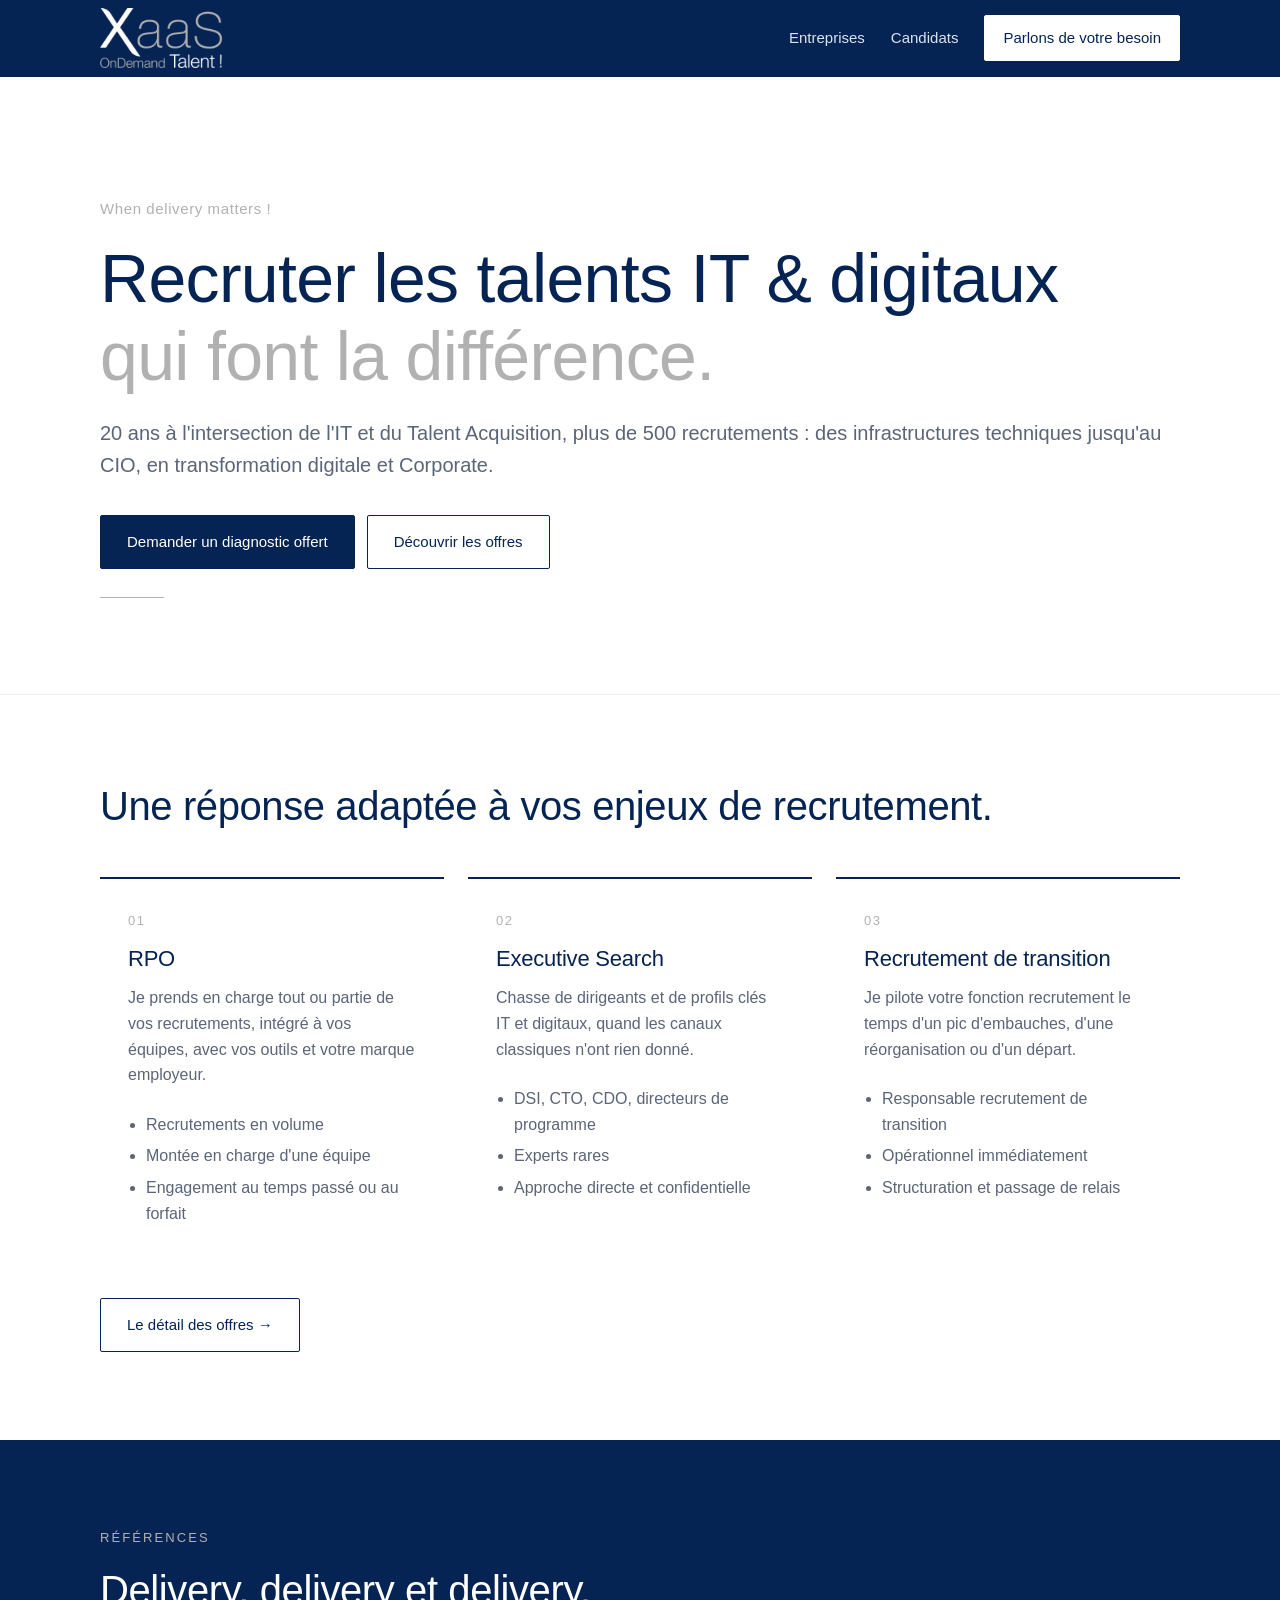
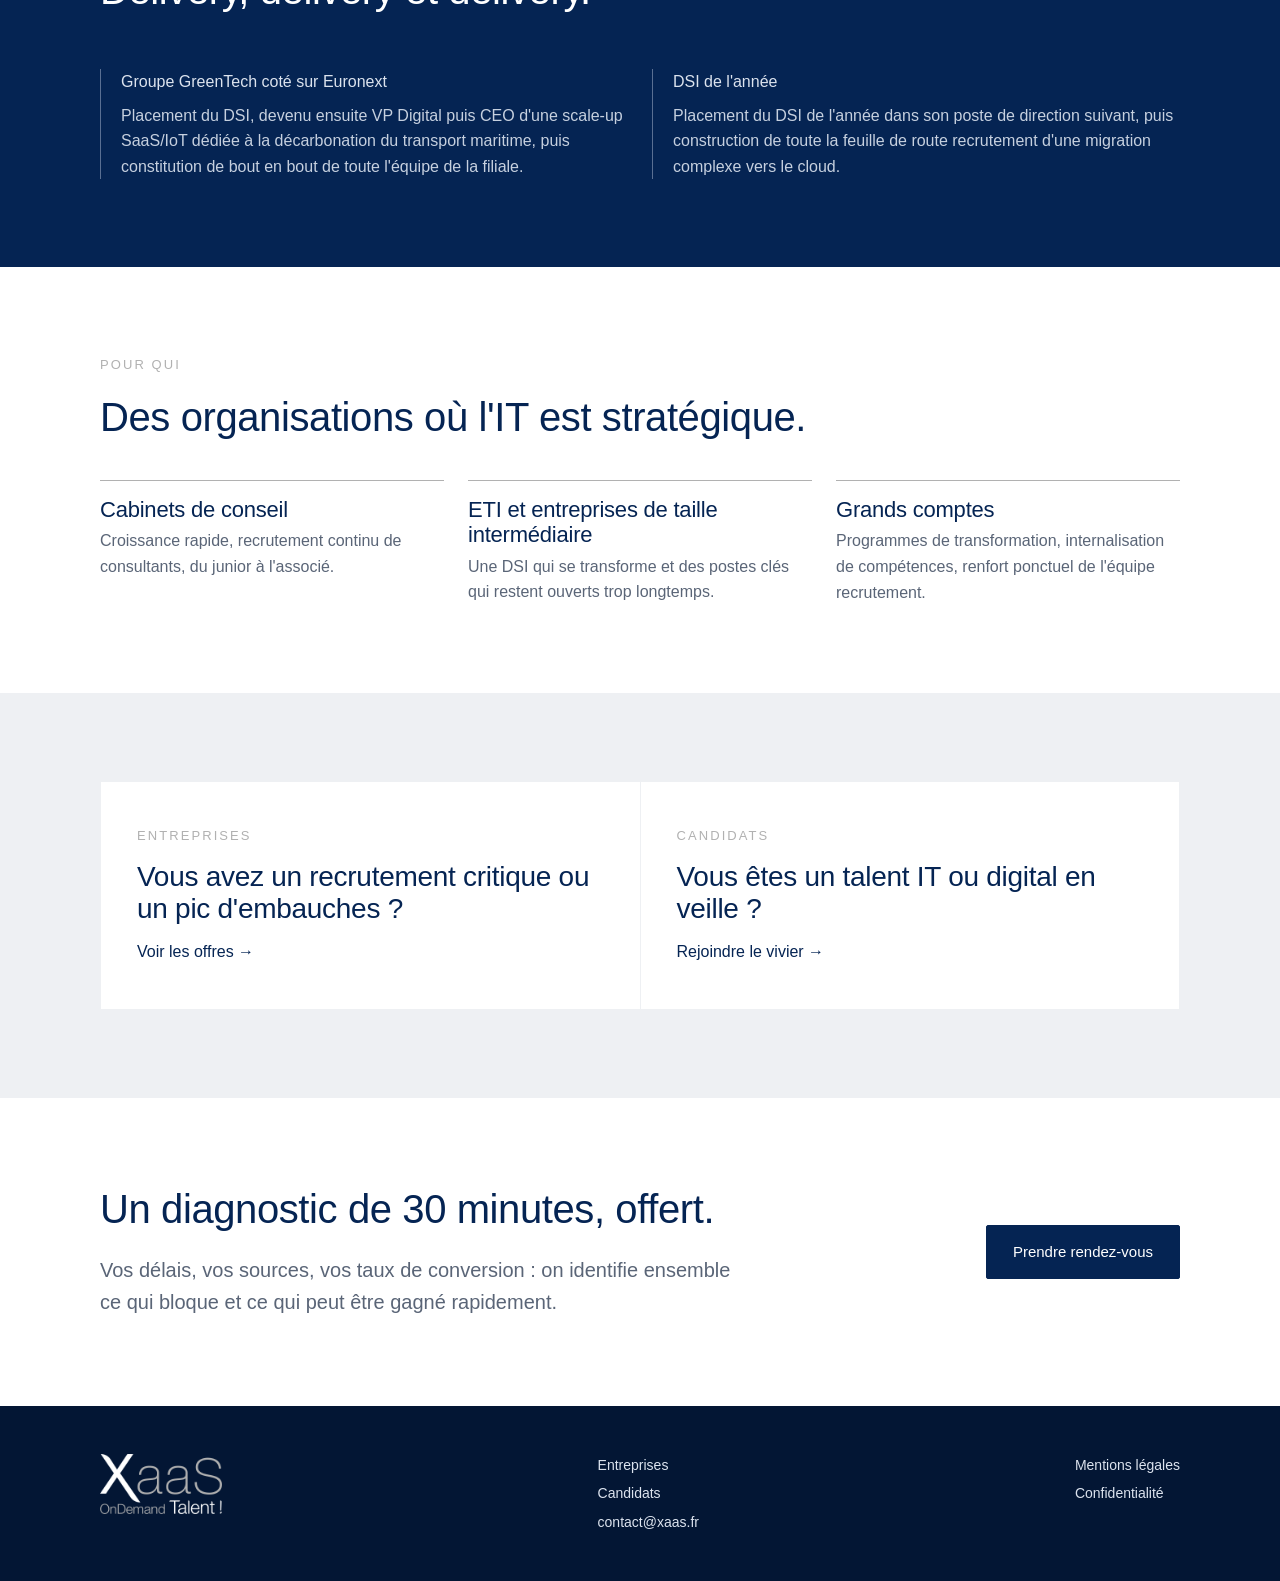
==== apercu/index.html @ b6fbb6d0 "Candidats : barre bleue sur peut-être Co-Authored-By: Claude Opus 5.5 <noreply@anthropic.com> Claude" ====
<!doctype html>
<html lang="fr">
<head>
<meta charset="utf-8">
<meta name="viewport" content="width=device-width,initial-scale=1">
<meta name="robots" content="noindex, nofollow">
<title>XaaS — RPO, Executive Search et recrutement de transition IT &amp; Digital</title>
<meta name="description" content="XaaS recrute les talents IT et digitaux qui font la différence : RPO, Executive Search et recrutement de transition. Plus de 500 recrutements. When delivery matters !">
<link rel="icon" href="favicon.svg" type="image/svg+xml">
<link rel="icon" href="favicon.ico" sizes="any">
<link rel="apple-touch-icon" href="apple-touch-icon.png">
<link rel="stylesheet" href="css/style.css?v=9">
</head>
<body>

<header class="top">
  <div class="wrap">
    <a class="logo" href="index.html" aria-label="XaaS — accueil"><img class="logo-blanc" src="img/logo-xaas.png" alt="XaaS OnDemand Talent !" width="122" height="60"><img class="logo-couleur" src="img/logo-xaas-couleur.png" alt="" width="122" height="60"></a>
    <nav class="nav" aria-label="Navigation principale">
      <a href="entreprises.html">Entreprises</a>
      <a href="candidats.html">Candidats</a>
      <a class="btn" href="mailto:contact@xaas.fr?subject=Diagnostic%20recrutement">Parlons de votre besoin</a>
    </nav>
  </div>
</header>

<main>

  <section class="hero">
    <div class="wrap">
      <p class="eyebrow tagline">When delivery matters !</p>
      <h1>Recruter les talents IT &amp; digitaux<br><span>qui font la différence.</span></h1>
      <p class="lead lead-large">20 ans à l'intersection de l'IT et du Talent Acquisition, plus de 500 recrutements : des infrastructures techniques jusqu'au CIO, en transformation digitale et Corporate.</p>
      <div class="actions">
        <a class="btn" href="mailto:contact@xaas.fr?subject=Diagnostic%20recrutement">Demander un diagnostic offert</a>
        <a class="btn ghost" href="entreprises.html">Découvrir les offres</a>
      </div>
      <div class="rule"></div>
    </div>
  </section>

  <section class="section">
    <div class="wrap">
      <h2>Une réponse adaptée à vos enjeux de recrutement.</h2>
      <div class="grid3">
        <article class="card">
          <span class="num">01</span>
          <h3>RPO</h3>
          <p>Je prends en charge tout ou partie de vos recrutements, intégré à vos équipes, avec vos outils et votre marque employeur.</p>
          <ul><li>Recrutements en volume</li><li>Montée en charge d'une équipe</li><li>Engagement au temps passé ou au forfait</li></ul>
        </article>
        <article class="card">
          <span class="num">02</span>
          <h3>Executive Search</h3>
          <p>Chasse de dirigeants et de profils clés IT et digitaux, quand les canaux classiques n'ont rien donné.</p>
          <ul><li>DSI, CTO, CDO, directeurs de programme</li><li>Experts rares</li><li>Approche directe et confidentielle</li></ul>
        </article>
        <article class="card">
          <span class="num">03</span>
          <h3>Recrutement de transition</h3>
          <p>Je pilote votre fonction recrutement le temps d'un pic d'embauches, d'une réorganisation ou d'un départ.</p>
          <ul><li>Responsable recrutement de transition</li><li>Opérationnel immédiatement</li><li>Structuration et passage de relais</li></ul>
        </article>
      </div>
      <div class="actions"><a class="btn ghost" href="entreprises.html">Le détail des offres →</a></div>
    </div>
  </section>

  <section class="section dark">
    <div class="wrap">
      <p class="eyebrow">Références</p>
      <h2>Delivery, delivery et delivery.</h2>
      <div class="refs">
        <div class="ref">
          <p><strong>Groupe GreenTech coté sur Euronext</strong></p>
          <p>Placement du DSI, devenu ensuite VP Digital puis CEO d'une scale-up SaaS/IoT dédiée à la décarbonation du transport maritime, puis constitution de bout en bout de toute l'équipe de la filiale.</p>
        </div>
        <div class="ref">
          <p><strong>DSI de l'année</strong></p>
          <p>Placement du DSI de l'année dans son poste de direction suivant, puis construction de toute la feuille de route recrutement d'une migration complexe vers le cloud.</p>
        </div>
      </div>
    </div>
  </section>

  <section class="section">
    <div class="wrap">
      <p class="eyebrow">Pour qui</p>
      <h2>Des organisations où l'IT est stratégique.</h2>
      <div class="who">
        <div><h3>Cabinets de conseil</h3><p>Croissance rapide, recrutement continu de consultants, du junior à l'associé.</p></div>
        <div><h3>ETI et entreprises de taille intermédiaire</h3><p>Une DSI qui se transforme et des postes clés qui restent ouverts trop longtemps.</p></div>
        <div><h3>Grands comptes</h3><p>Programmes de transformation, internalisation de compétences, renfort ponctuel de l'équipe recrutement.</p></div>
      </div>
    </div>
  </section>

  <section class="section alt">
    <div class="wrap">
      <div class="doors">
        <a class="door" href="entreprises.html">
          <span class="k">Entreprises</span>
          <h3>Vous avez un recrutement critique ou un pic d'embauches ?</h3>
          <span class="go">Voir les offres →</span>
        </a>
        <a class="door" href="candidats.html">
          <span class="k">Candidats</span>
          <h3>Vous êtes un talent IT ou digital en veille ?</h3>
          <span class="go">Rejoindre le vivier →</span>
        </a>
      </div>
    </div>
  </section>

  <section class="section">
    <div class="wrap cta">
      <div>
        <h2>Un diagnostic de 30 minutes, offert.</h2>
        <p class="lead">Vos délais, vos sources, vos taux de conversion : on identifie ensemble ce qui bloque et ce qui peut être gagné rapidement.</p>
      </div>
      <a class="btn" href="mailto:contact@xaas.fr?subject=Diagnostic%20recrutement">Prendre rendez-vous</a>
    </div>
  </section>

</main>

<footer class="foot">
  <div class="wrap">
    <div><a class="logo" href="index.html"><img src="img/logo-xaas.png" alt="XaaS OnDemand Talent !" width="122" height="60"></a></div>
    <ul>
      <li><a href="entreprises.html">Entreprises</a></li>
      <li><a href="candidats.html">Candidats</a></li>
      <li><a href="mailto:contact@xaas.fr">contact@xaas.fr</a></li>
    </ul>
    <ul>
      <li><a href="mentions-legales.html">Mentions légales</a></li>
      <li><a href="mentions-legales.html#confidentialite">Confidentialité</a></li>
    </ul>
  </div>
</footer>

<script>
(function(){var h=document.querySelector('.top');function f(){h.classList.toggle('scrolled',window.scrollY>40)}window.addEventListener('scroll',f,{passive:true});f()})();
</script>
</body>
</html>
---- apercu/css/style.css ----
/* XaaS — feuille de style unique */
:root{
  --navy:#052453;
  --navy-2:#0B3474;
  --gray:#B1B1B1;
  --gray-l:#EEF0F3;
  --ink:#1B2433;
  --muted:#5A6577;
  --white:#FFFFFF;
  --font:"Helvetica Neue",Helvetica,Arial,system-ui,sans-serif;
  --max:1120px;
}
*{box-sizing:border-box}
html{scroll-behavior:smooth}
body{margin:0;font-family:var(--font);font-weight:300;color:var(--ink);background:var(--white);line-height:1.6;-webkit-font-smoothing:antialiased}
img{max-width:100%;display:block}
a{color:var(--navy)}
h1,h2,h3{font-weight:300;color:var(--navy);line-height:1.15;letter-spacing:-.01em;margin:0}
h1{font-size:clamp(38px,6vw,68px)}
h2{font-size:clamp(28px,3.6vw,40px)}
h3{font-size:22px;font-weight:400}
p{margin:0}
strong{font-weight:500}
.wrap{max-width:var(--max);margin:0 auto;padding:0 20px}
.section{padding:88px 0}
.section.alt{background:var(--gray-l)}
.section.dark{background:var(--navy);color:#DCE3EE}
.section.dark h2,.section.dark h3{color:var(--white)}
.eyebrow{font-size:13px;letter-spacing:.16em;text-transform:uppercase;color:var(--gray);font-weight:400;margin-bottom:18px}
.lead{font-size:20px;color:var(--muted);max-width:640px;margin-top:22px}
.dark .lead{color:#C6D0DF}

/* En-tête */
.top{position:sticky;top:0;z-index:10;background:var(--navy);border-bottom:1px solid transparent;transition:background .3s,border-color .3s}
.top .wrap{display:flex;align-items:center;justify-content:space-between;gap:16px;min-height:76px;flex-wrap:wrap}
.logo{text-decoration:none;display:inline-flex;flex-direction:column;line-height:1}
.logo b{font-weight:300;font-size:32px;color:var(--navy);letter-spacing:-.02em}
.logo i{font-style:normal;font-size:12px;letter-spacing:.06em;color:var(--gray);margin-top:4px}
.nav{display:flex;align-items:center;flex-wrap:wrap;gap:4px 26px;font-size:15px}
.nav a{text-decoration:none;color:var(--ink);padding:10px 0}
.nav a[aria-current="page"]{color:var(--navy);border-bottom:1px solid var(--navy)}

/* Boutons */
.btn{display:inline-block;text-decoration:none;font-size:15px;font-weight:400;padding:14px 26px;border:1px solid var(--navy);background:var(--navy);color:var(--white);border-radius:2px;transition:background .2s}
.btn:hover{background:var(--navy-2);color:var(--white)}
.btn.ghost{background:transparent;color:var(--navy)}
.btn.ghost:hover{background:var(--navy);color:var(--white)}
.dark .btn{background:var(--white);color:var(--navy);border-color:var(--white)}
.dark .btn.ghost{background:transparent;color:var(--white)}
.nav .btn{padding:10px 18px;color:var(--white)}
.actions{display:flex;flex-wrap:wrap;gap:12px;margin-top:34px}

/* Héros */
.hero{padding:120px 0 96px;border-bottom:1px solid var(--gray-l)}
.hero h1 span{color:var(--gray)}
.rule{width:64px;height:1px;background:var(--gray);margin:28px 0 0}

/* Portes */
.doors{display:grid;grid-template-columns:repeat(auto-fit,minmax(280px,1fr));gap:1px;background:var(--gray-l);border:1px solid var(--gray-l)}
.door{background:var(--white);padding:44px 36px;text-decoration:none;color:var(--ink);display:flex;flex-direction:column;gap:14px;transition:background .2s}
.door:hover{background:#F7F8FA}
.door .k{font-size:13px;letter-spacing:.16em;text-transform:uppercase;color:var(--gray)}
.door h3{font-size:28px;font-weight:300}
.door .go{margin-top:auto;color:var(--navy);font-weight:400}

/* Cartes offres */
.grid3{display:grid;grid-template-columns:repeat(auto-fit,minmax(280px,1fr));gap:24px;margin-top:48px}
.card{background:var(--white);border-top:2px solid var(--navy);padding:32px 28px;display:flex;flex-direction:column;gap:14px}
.card .num{font-size:13px;color:var(--gray);letter-spacing:.12em}
.card p{color:var(--muted)}
.card ul{margin:4px 0 0;padding-left:18px;color:var(--muted)}
.card li{margin:6px 0}

/* Offres détaillées */
.offer{display:grid;grid-template-columns:1fr 1.4fr;gap:48px;padding:64px 0;border-top:1px solid var(--gray-l)}
.offer:first-of-type{border-top:0}
.offer .tag{font-size:13px;letter-spacing:.16em;text-transform:uppercase;color:var(--gray);margin-bottom:12px}
.offer h4{font-size:14px;font-weight:500;letter-spacing:.08em;text-transform:uppercase;color:var(--navy);margin:0 0 8px}
.offer ul{margin:0 0 24px;padding-left:18px;color:var(--muted)}
.offer li{margin:6px 0}

/* Étapes */
.steps{display:grid;grid-template-columns:repeat(auto-fit,minmax(220px,1fr));gap:32px;margin-top:48px;counter-reset:s}
.step{border-left:1px solid var(--gray);padding-left:20px}
.step::before{counter-increment:s;content:"0" counter(s);display:block;font-size:13px;color:var(--gray);letter-spacing:.12em;margin-bottom:10px}
.step h3{font-size:20px;margin-bottom:8px}
.step p{color:var(--muted)}
.dark .step p{color:#C6D0DF}

/* Postes */
.jobs{margin-top:40px;border-top:1px solid var(--gray)}
.job{display:flex;flex-wrap:wrap;justify-content:space-between;align-items:center;gap:12px 24px;padding:24px 0;border-bottom:1px solid var(--gray)}
.job h3{font-size:20px}
.job p{color:var(--muted);font-size:15px;margin-top:4px}
.empty{padding:28px 0;color:var(--muted)}

/* Bandeau bleu */
.logo img{display:block;height:60px;width:auto}
.top .nav a{color:#DCE3EE}
.top .nav a:hover{color:var(--white)}
.top .nav a[aria-current="page"]{color:var(--white);border-bottom-color:var(--white)}
.top .nav .btn{background:var(--white);color:var(--navy);border-color:var(--white)}
.top .nav .btn:hover{background:#DCE3EE;color:var(--navy)}

.top .logo-couleur{display:none}
.top.scrolled{background:rgba(255,255,255,.97);border-bottom-color:var(--gray-l)}
.top.scrolled .logo-blanc{display:none}
.top.scrolled .logo-couleur{display:block}
.top.scrolled .nav a{color:var(--ink)}
.top.scrolled .nav a:hover{color:var(--navy)}
.top.scrolled .nav a[aria-current="page"]{color:var(--navy);border-bottom-color:var(--navy)}
.top.scrolled .nav .btn{background:var(--navy);color:var(--white);border-color:var(--navy)}
.top.scrolled .nav .btn:hover{background:var(--navy-2);color:var(--white)}

.eyebrow.tagline{text-transform:none;letter-spacing:.04em;font-size:15px}

h1 s{text-decoration-thickness:.04em;text-decoration-color:var(--navy);color:var(--gray)}

/* Méthode */
.formule{font-size:clamp(28px,4vw,44px);margin-bottom:24px}
.formule b{font-weight:300;font-size:1.5em;line-height:.8}
.formule sup{font-size:.5em}
.methode{display:grid;grid-template-columns:repeat(5,1fr);gap:8px;margin-top:48px;--c-ciblage:#B1B1B1;--c-sourcing:#5C7499;--c-recrutement:var(--navy)}
.m-phase{color:var(--white);text-align:center;font-weight:500;letter-spacing:.06em;padding:12px;font-size:15px}
.m-phase.ciblage{background:var(--c-ciblage);color:var(--navy)}
.m-phase.sourcing{background:var(--c-sourcing);grid-column:span 2}
.m-phase.recrutement{background:var(--c-recrutement);grid-column:span 2}
.m-col{display:flex;flex-direction:column}
.m-col .m-tag{display:none}
.m-col h3{font-size:19px;text-align:center;padding:16px 0 12px}
.m-col.sourcing h3{color:var(--c-sourcing)}
.m-col ul{list-style:none;margin:0;padding:18px 12px;background:var(--gray-l);text-align:center;flex:1;display:flex;flex-direction:column;gap:10px;font-size:15px;color:var(--ink)}
.m-col p{text-align:center;margin:0;padding-top:12px;font-size:15px}
.m-col p span{display:block;font-size:11px;letter-spacing:.14em;text-transform:uppercase;color:var(--gray);margin-bottom:2px}
.m-liv{color:var(--navy);font-weight:500}
.m-plan{color:var(--muted)}
@media (max-width:860px){
  .methode{grid-template-columns:1fr;gap:28px}
  .m-phase{display:none}
  .m-col .m-tag{display:inline-block;align-self:flex-start;font-size:11px;letter-spacing:.14em;text-transform:uppercase;color:var(--white);background:var(--c-recrutement);padding:3px 8px;text-align:left}
  .m-col.ciblage .m-tag{background:var(--c-ciblage);color:var(--navy)}
  .m-col.sourcing .m-tag{background:var(--c-sourcing)}
  .m-col h3,.m-col p,.m-col ul{text-align:left}
  .m-col h3{padding:8px 0}
}

.lead.lead-large{max-width:none}

.formule .x-logo{display:inline-block;height:1.5em;width:auto;vertical-align:-.35em;margin-right:.1em}

/* Pied */
.foot{background:#031634;color:#9FADC2;font-size:14px;padding:48px 0}
.foot .wrap{display:flex;flex-wrap:wrap;justify-content:space-between;gap:24px}
.foot a{color:#DCE3EE;text-decoration:none}
.foot a:hover{text-decoration:underline}
.foot .logo b{color:var(--white);font-size:26px}
.foot ul{list-style:none;margin:0;padding:0;display:flex;flex-direction:column;gap:6px}

/* Texte légal */
.legal h2{font-size:24px;margin:40px 0 12px}
.legal p,.legal li{color:var(--muted);max-width:760px}
.legal p+p{margin-top:10px}

@media (max-width:760px){
  .section{padding:64px 0}
  .hero{padding:72px 0 64px}
  .offer{grid-template-columns:1fr;gap:20px;padding:48px 0}
  .nav{gap:2px 18px;font-size:14px}
  .nav .btn{display:none}
}

/* Ajouts v2 */
.badge{display:inline-block;font-size:11px;letter-spacing:.14em;text-transform:uppercase;background:var(--navy);color:var(--white);padding:3px 8px;border-radius:2px;vertical-align:middle;margin-left:8px}
.stats{display:grid;grid-template-columns:repeat(auto-fit,minmax(200px,1fr));gap:32px;margin-top:48px}
.stat b{display:block;font-size:48px;font-weight:300;color:var(--white);line-height:1}
.stat span{display:block;margin-top:10px;color:#C6D0DF}
.refs{display:grid;grid-template-columns:repeat(auto-fit,minmax(300px,1fr));gap:24px;margin-top:56px}
.ref{border-left:1px solid #5A6F92;padding-left:20px;color:#DCE3EE}
.ref p+p{margin-top:8px;color:#C6D0DF}
.who{display:grid;grid-template-columns:repeat(auto-fit,minmax(240px,1fr));gap:24px;margin-top:40px}
.who div{border-top:1px solid var(--gray);padding-top:16px}
.who p{color:var(--muted);margin-top:6px}
.cta{display:flex;flex-wrap:wrap;align-items:center;justify-content:space-between;gap:24px}
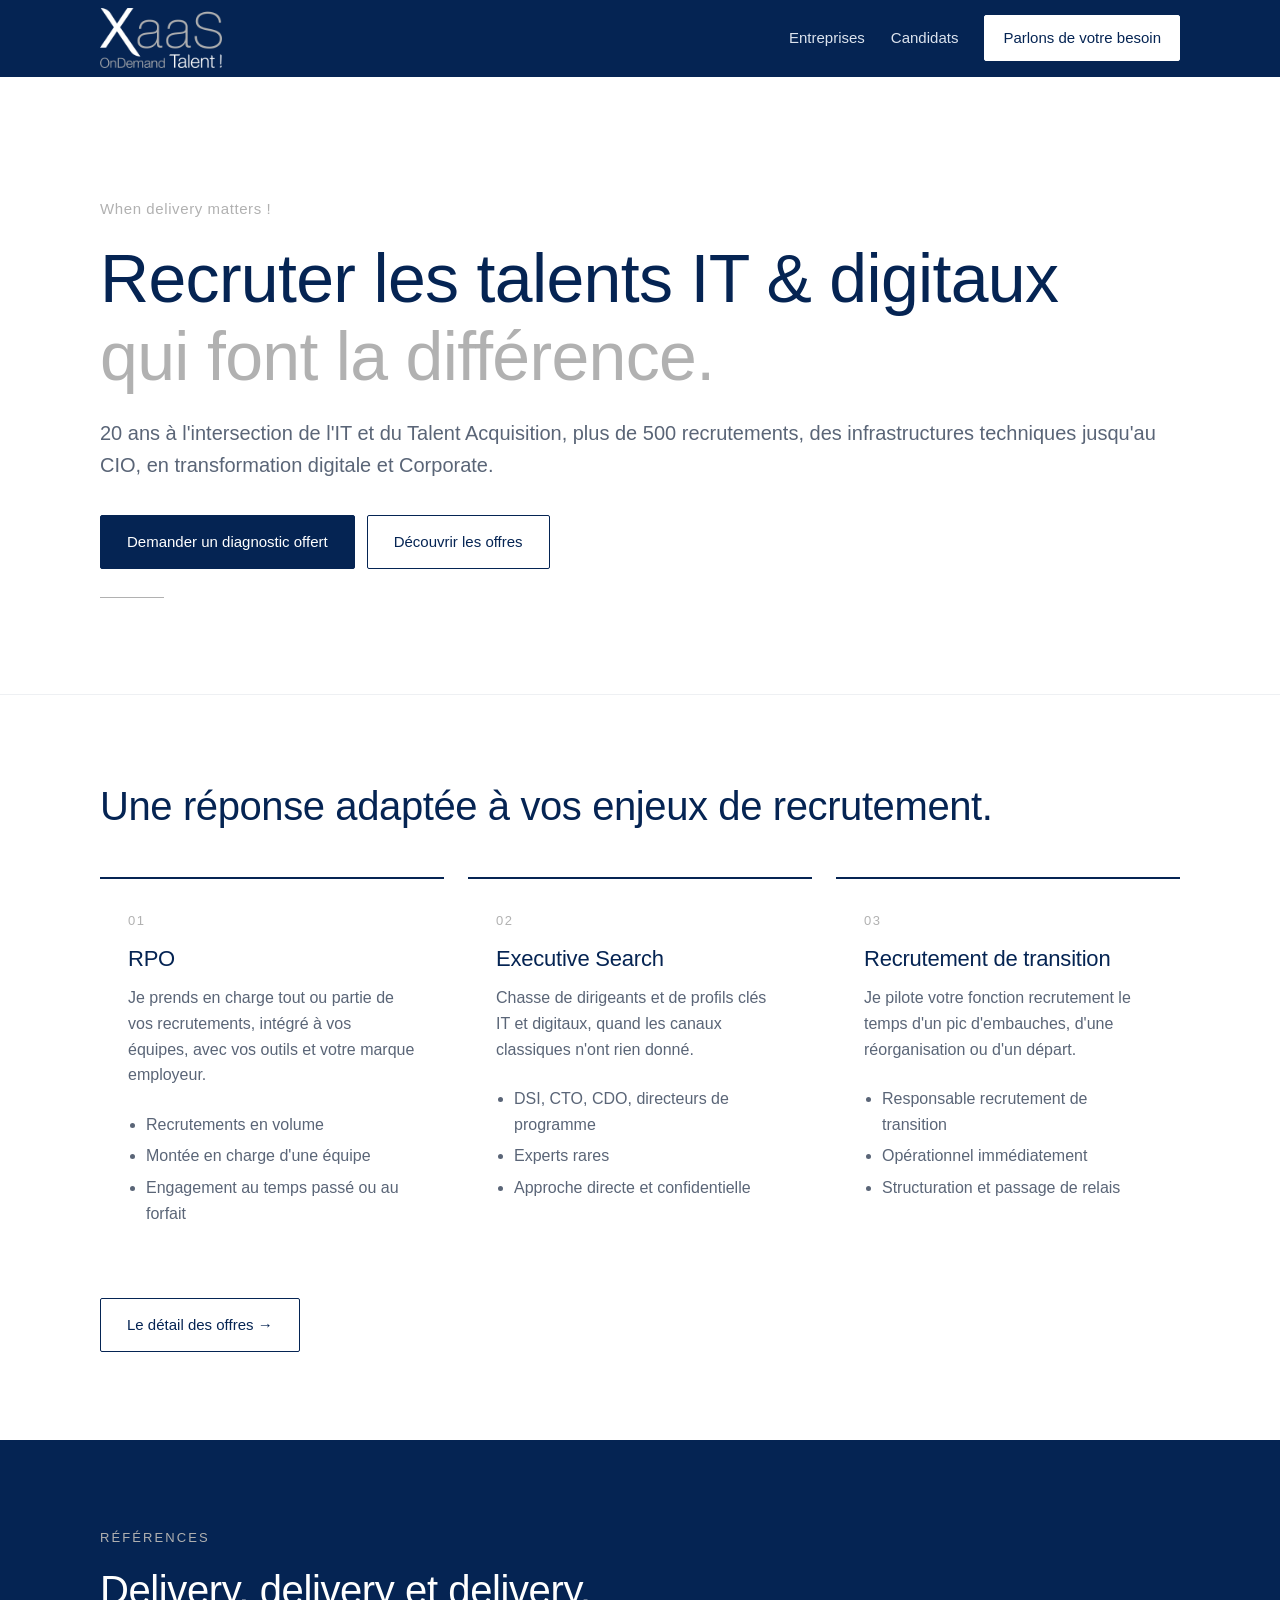
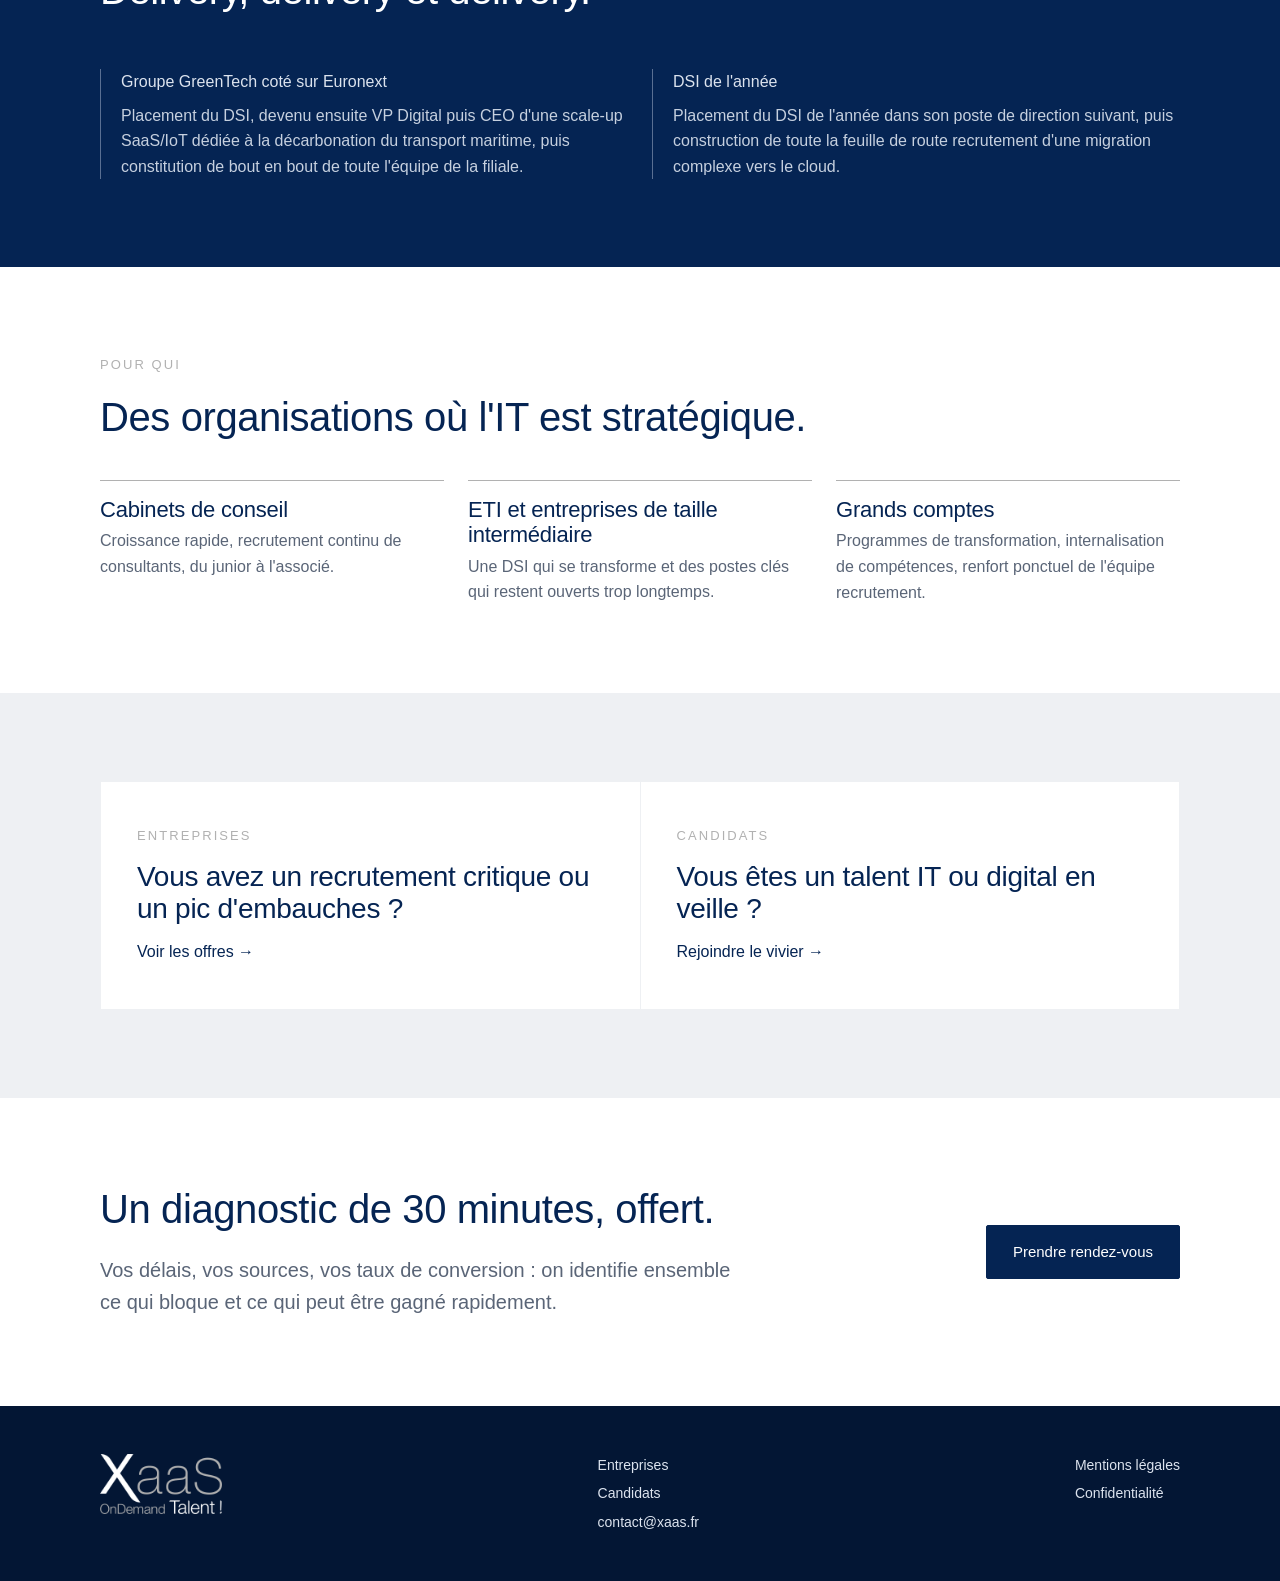
==== commit 52f3ad2d: "Accueil : ponctuation intro Co-Authored-By: Claude Opus 5.5 <noreply@anthropic.com> Claude-Session: " ====
--- a/apercu/index.html
+++ b/apercu/index.html
@@ -9,7 +9,7 @@
 <link rel="icon" href="favicon.svg" type="image/svg+xml">
 <link rel="icon" href="favicon.ico" sizes="any">
 <link rel="apple-touch-icon" href="apple-touch-icon.png">
-<link rel="stylesheet" href="css/style.css?v=9">
+<link rel="stylesheet" href="css/style.css?v=10">
 </head>
 <body>
 
@@ -30,7 +30,7 @@
     <div class="wrap">
       <p class="eyebrow tagline">When delivery matters !</p>
       <h1>Recruter les talents IT &amp; digitaux<br><span>qui font la différence.</span></h1>
-      <p class="lead lead-large">20 ans à l'intersection de l'IT et du Talent Acquisition, plus de 500 recrutements : des infrastructures techniques jusqu'au CIO, en transformation digitale et Corporate.</p>
+      <p class="lead lead-large">20 ans à l'intersection de l'IT et du Talent Acquisition, plus de 500 recrutements, des infrastructures techniques jusqu'au CIO, en transformation digitale et Corporate.</p>
       <div class="actions">
         <a class="btn" href="mailto:contact@xaas.fr?subject=Diagnostic%20recrutement">Demander un diagnostic offert</a>
         <a class="btn ghost" href="entreprises.html">Découvrir les offres</a>
--- a/apercu/css/style.css
+++ b/apercu/css/style.css
@@ -114,7 +114,7 @@
 
 .eyebrow.tagline{text-transform:none;letter-spacing:.04em;font-size:15px}
 
-h1 s{text-decoration-thickness:.04em;text-decoration-color:var(--navy);color:var(--gray)}
+h1 s{text-decoration-thickness:.04em;color:var(--gray)}
 
 /* Méthode */
 .formule{font-size:clamp(28px,4vw,44px);margin-bottom:24px}
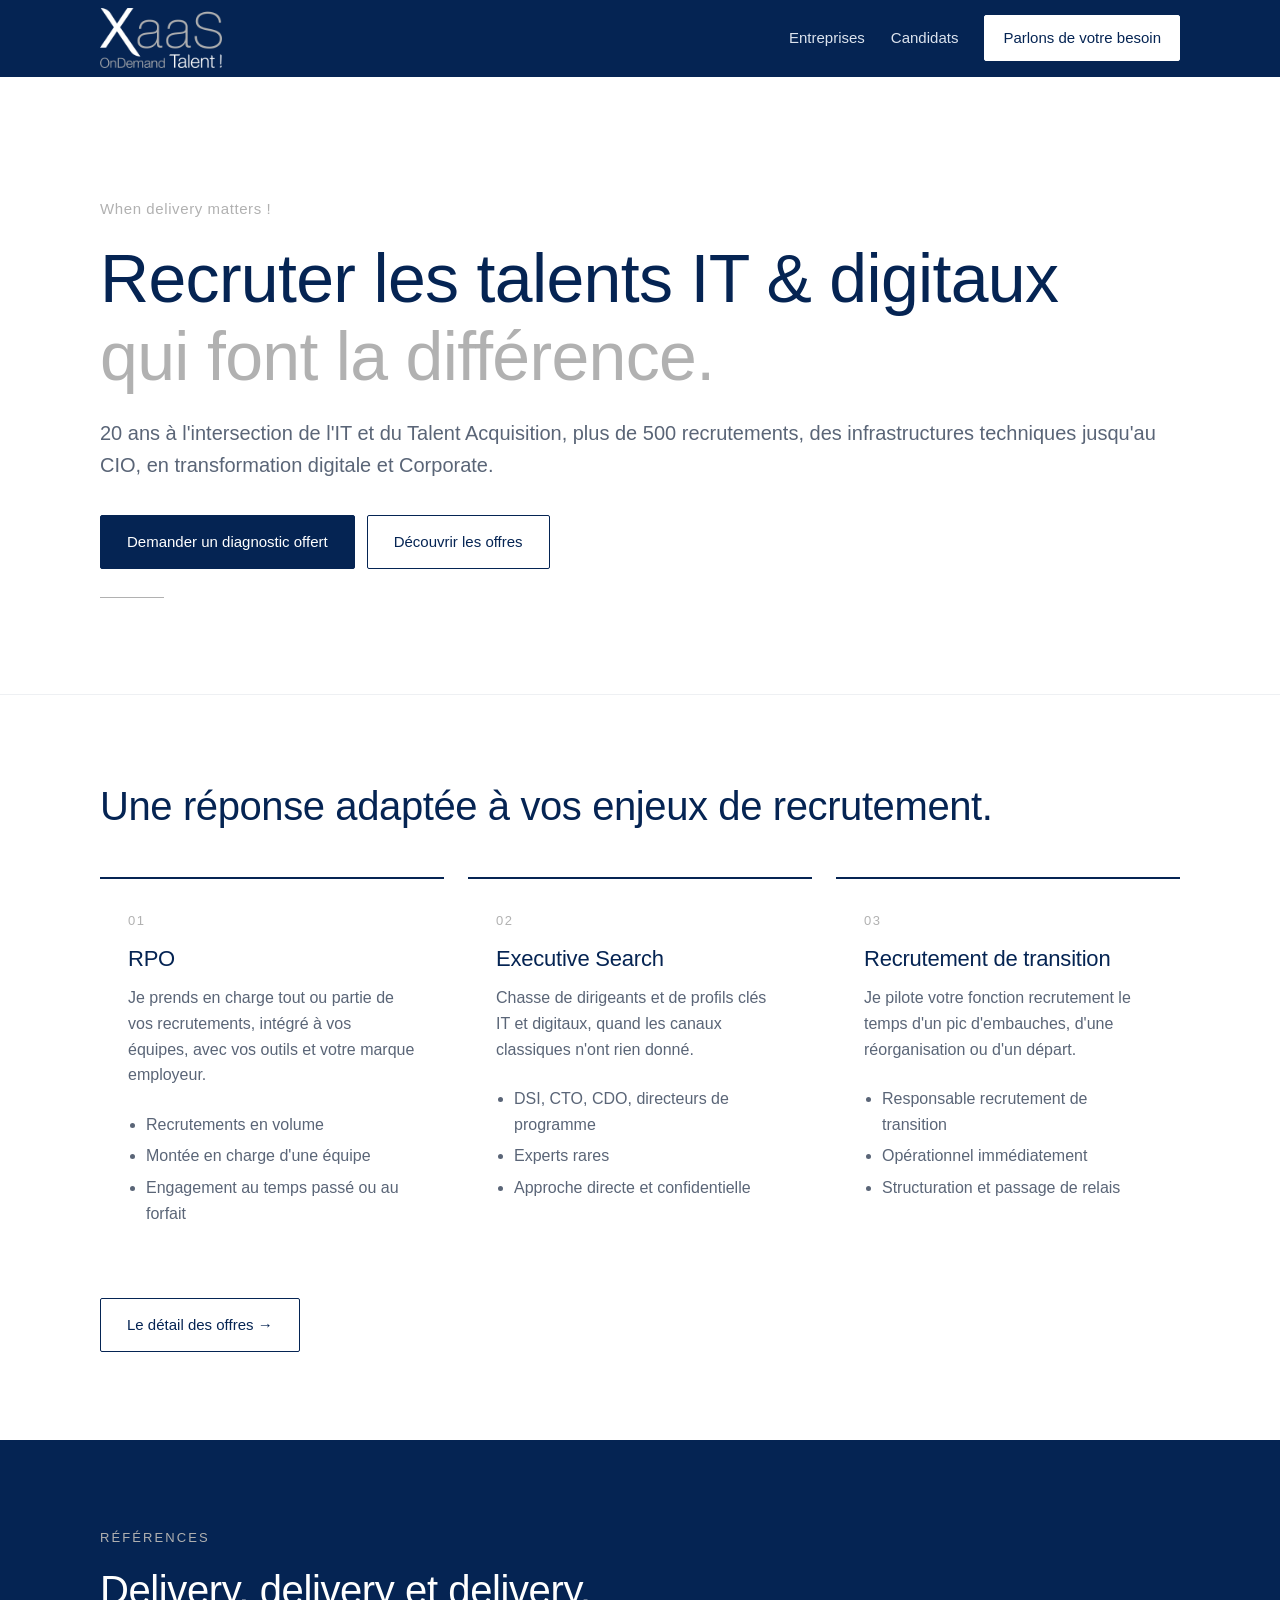
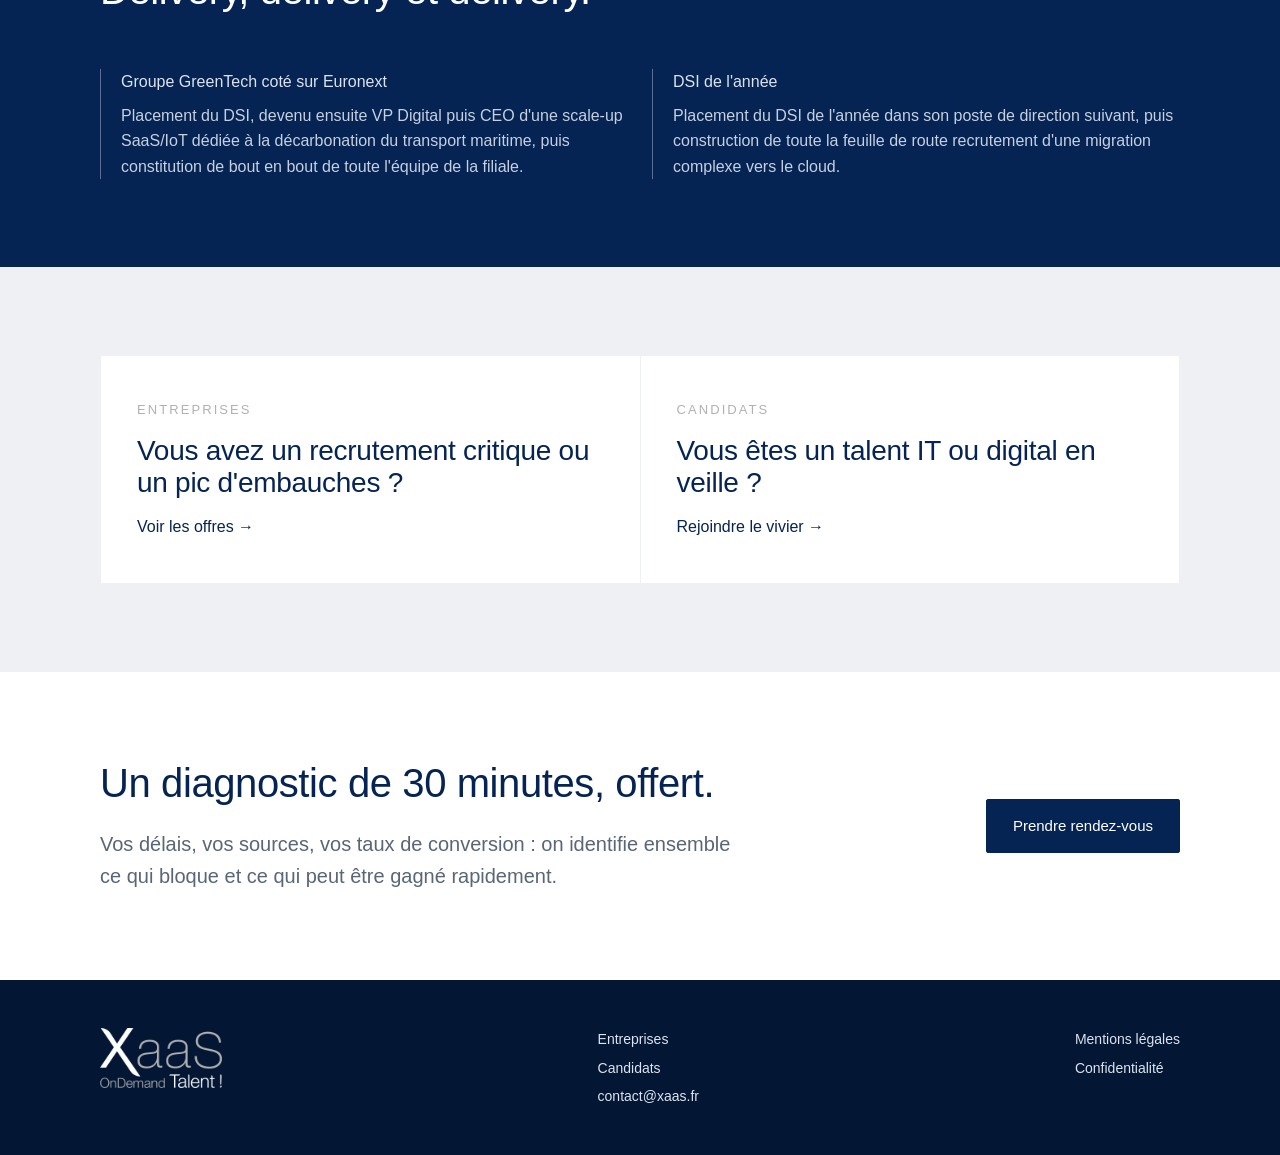
==== commit a2b99ce7: "Accueil : suppression du bloc Pour qui Co-Authored-By: Claude Opus 5.5 <noreply@anthropic.com> Claud" ====
--- a/apercu/index.html
+++ b/apercu/index.html
@@ -83,18 +83,6 @@
     </div>
   </section>
 
-  <section class="section">
-    <div class="wrap">
-      <p class="eyebrow">Pour qui</p>
-      <h2>Des organisations où l'IT est stratégique.</h2>
-      <div class="who">
-        <div><h3>Cabinets de conseil</h3><p>Croissance rapide, recrutement continu de consultants, du junior à l'associé.</p></div>
-        <div><h3>ETI et entreprises de taille intermédiaire</h3><p>Une DSI qui se transforme et des postes clés qui restent ouverts trop longtemps.</p></div>
-        <div><h3>Grands comptes</h3><p>Programmes de transformation, internalisation de compétences, renfort ponctuel de l'équipe recrutement.</p></div>
-      </div>
-    </div>
-  </section>
-
   <section class="section alt">
     <div class="wrap">
       <div class="doors">
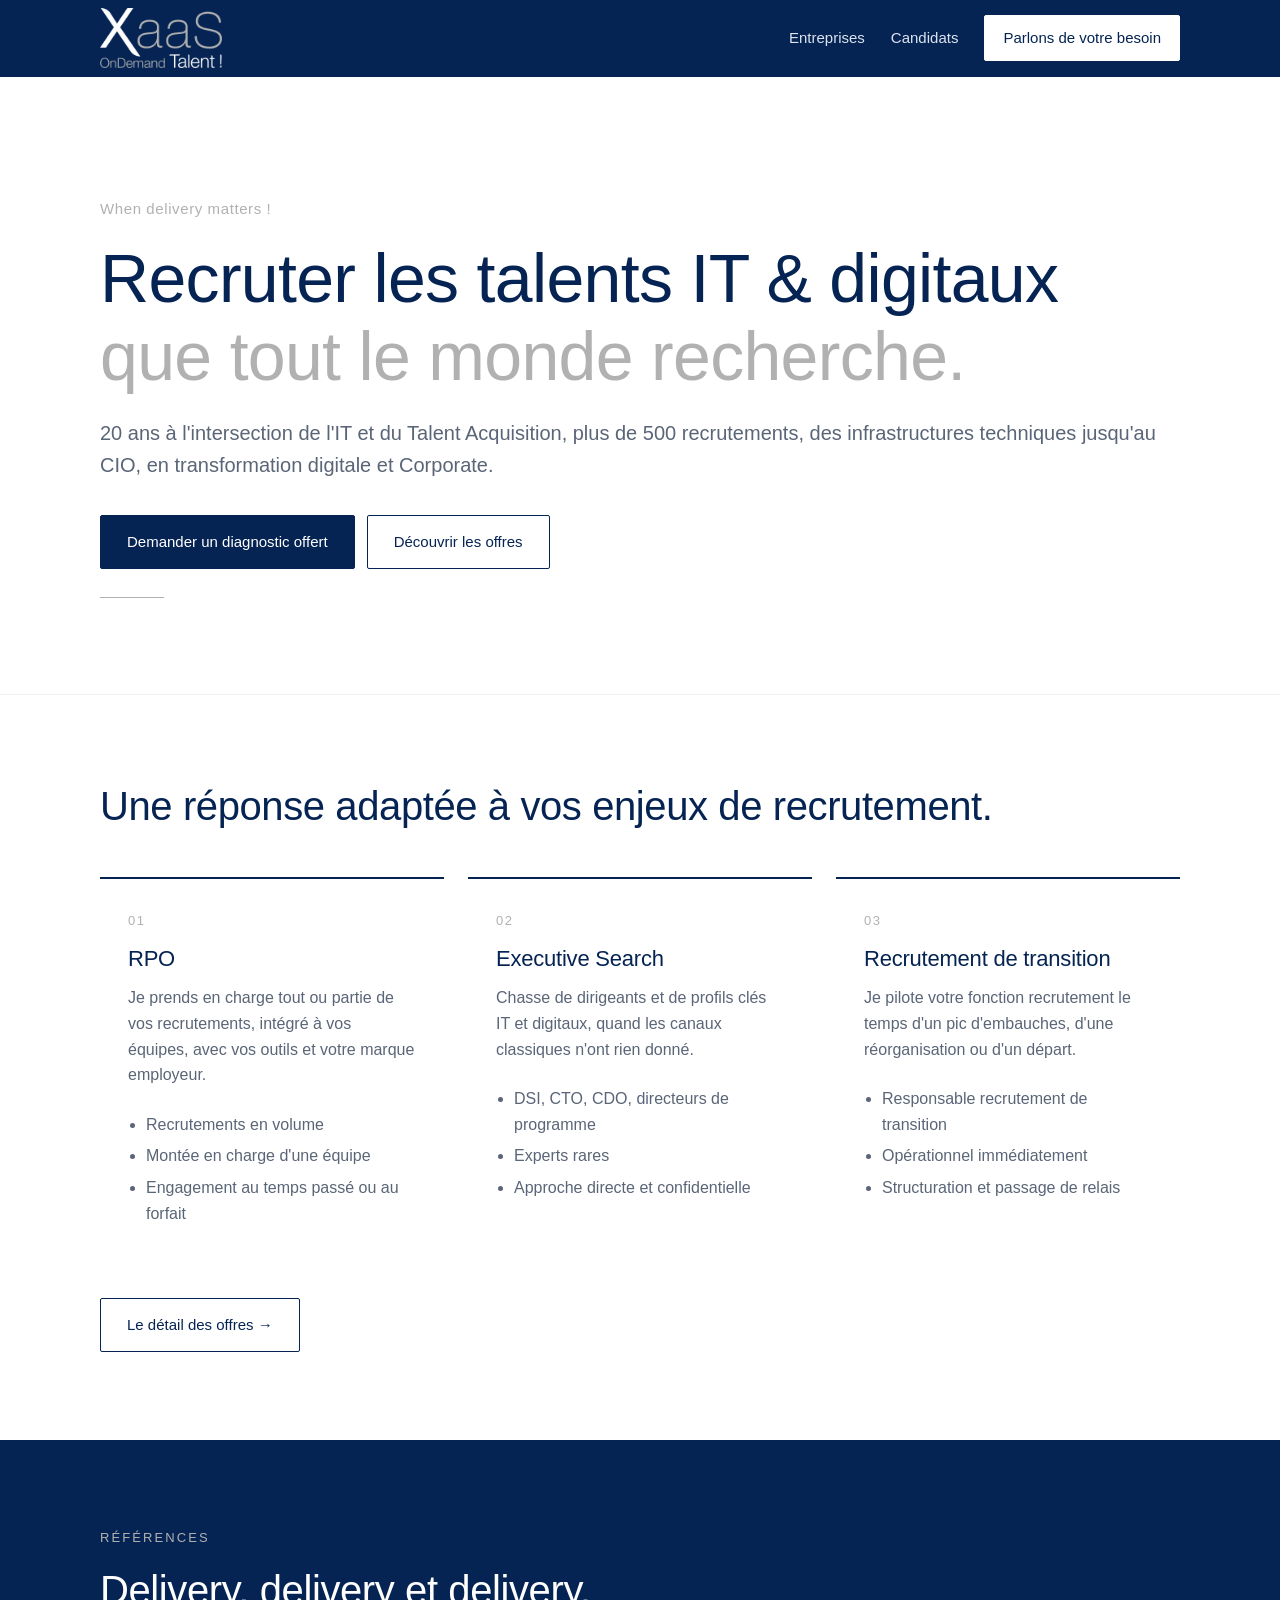
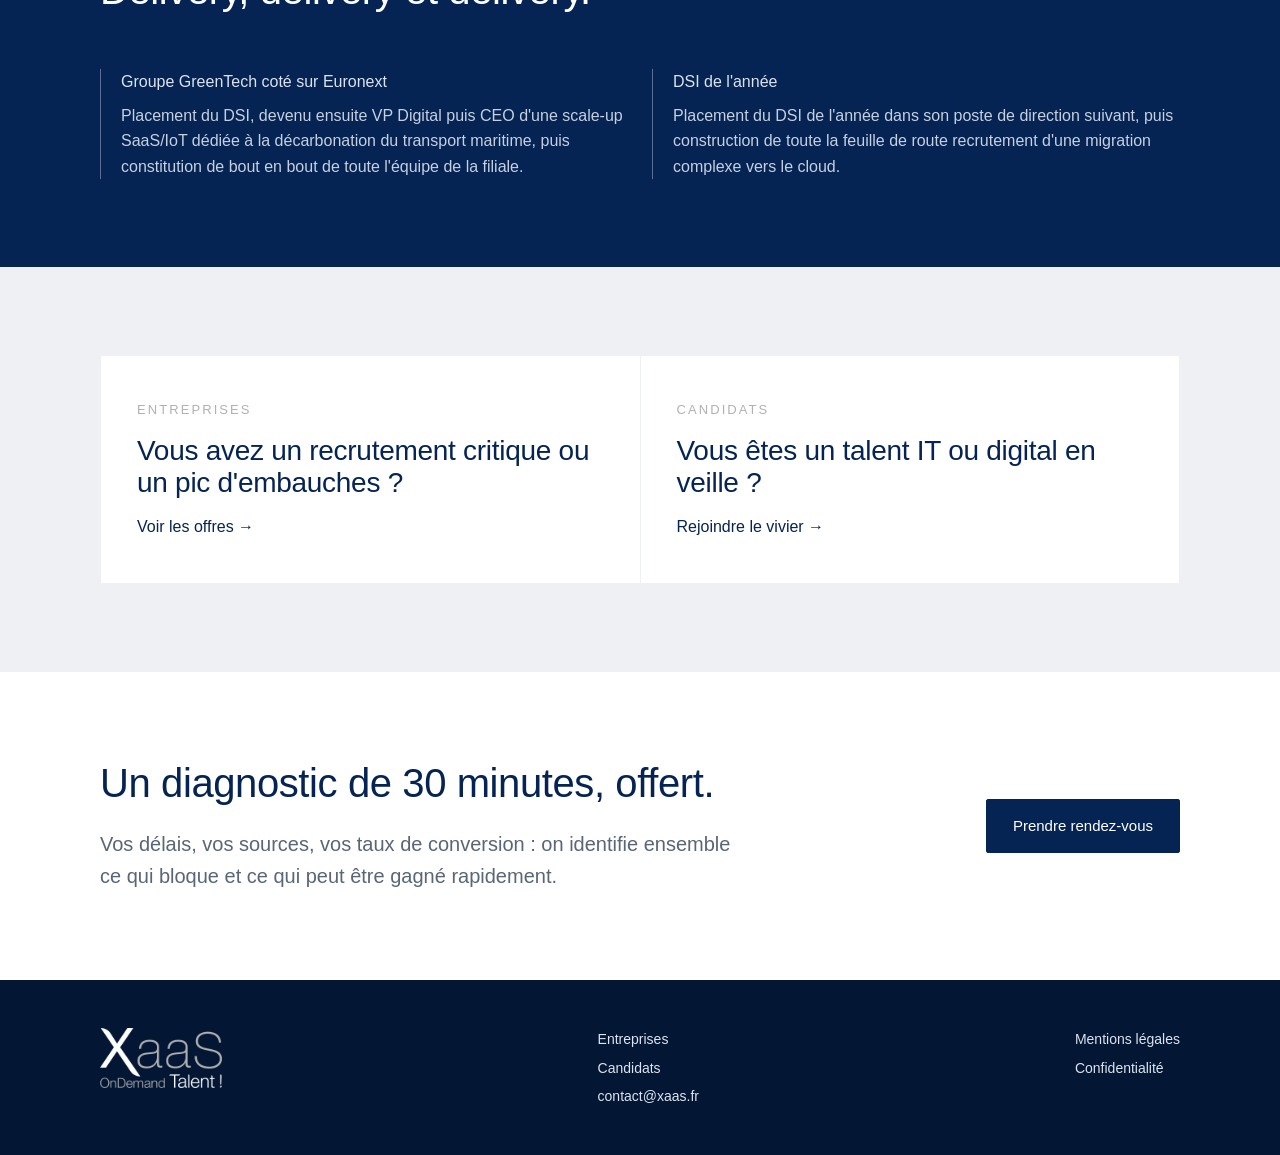
==== commit a28bbe00: "Accueil : titre Co-Authored-By: Claude Opus 5.5 <noreply@anthropic.com> Claude-Session: https://clau" ====
--- a/apercu/index.html
+++ b/apercu/index.html
@@ -29,7 +29,7 @@
   <section class="hero">
     <div class="wrap">
       <p class="eyebrow tagline">When delivery matters !</p>
-      <h1>Recruter les talents IT &amp; digitaux<br><span>qui font la différence.</span></h1>
+      <h1>Recruter les talents IT &amp; digitaux<br><span>que tout le monde recherche.</span></h1>
       <p class="lead lead-large">20 ans à l'intersection de l'IT et du Talent Acquisition, plus de 500 recrutements, des infrastructures techniques jusqu'au CIO, en transformation digitale et Corporate.</p>
       <div class="actions">
         <a class="btn" href="mailto:contact@xaas.fr?subject=Diagnostic%20recrutement">Demander un diagnostic offert</a>
